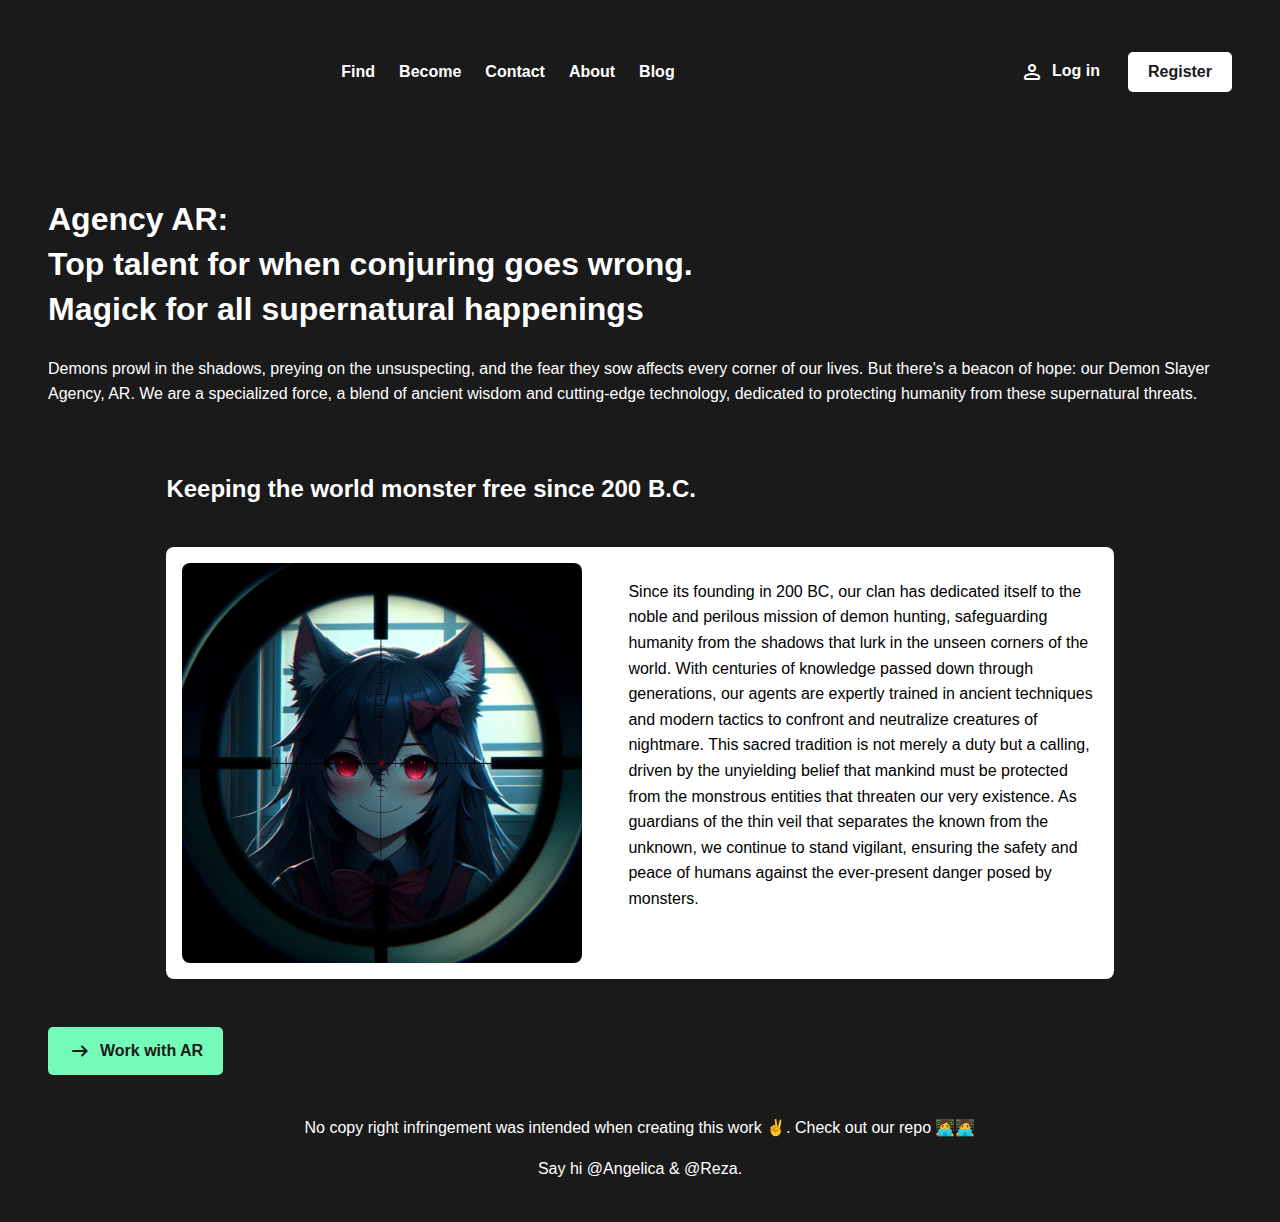
==== index.html @ 25849aa6 "remove redundant style for nav menu" ====
<!DOCTYPE html>
<html lang="en">
  <head>
    <meta charset="UTF-8" />
    <meta name="viewport" content="width=device-width, initial-scale=1.0" />
    <link
      rel="stylesheet"
      href="https://fonts.googleapis.com/css2?family=Material+Symbols+Rounded:opsz,wght,FILL,GRAD@20..48,100..700,0..1,-50..200"
    />

    <title>AR Agency</title>
    <link rel="stylesheet" href="./assets/css/styles.css" />
  </head>
  <body class="background-main">
    <header>
      <nav class="nav-container">
        <div class="nav-links">
          <ul class="nav-menu">
            <li><a href="find.html">Find</a></li>
            <li><a href="#become">Become</a></li>
            <li><a href="contact.html">Contact</a></li>
            <li><a href="#about">About</a></li>
            <li><a href="#blog">Blog</a></li>
          </ul>
        </div>
        <div class="nav-buttons">
          <button>
            <span class="material-symbols-rounded"> person </span>Log in
          </button>
          <button>Register</button>
        </div>
      </nav>
    </header>

    <main>
      <section>
        <h1>
          Agency AR:<br />Top talent for when conjuring goes wrong.<br />Magick
          for all supernatural happenings
        </h1>

        <p>
          Demons prowl in the shadows, preying on the unsuspecting, and the fear
          they sow affects every corner of our lives. But there's a beacon of
          hope: our Demon Slayer Agency, AR. We are a specialized force, a blend
          of ancient wisdom and cutting-edge technology, dedicated to protecting
          humanity from these supernatural threats.
        </p>
      </section>

      <section class="long-form-content">
        <h2>Keeping the world monster free since 200 B.C.</h2>

        <div class="card-horizontal">
          <img
            src="assets/images/monster3.webp"
            class="image-card"
            alt="monster in target"
          />
          <p>
            Since its founding in 200 BC, our clan has dedicated itself to the
            noble and perilous mission of demon hunting, safeguarding humanity
            from the shadows that lurk in the unseen corners of the world. With
            centuries of knowledge passed down through generations, our agents
            are expertly trained in ancient techniques and modern tactics to
            confront and neutralize creatures of nightmare. This sacred
            tradition is not merely a duty but a calling, driven by the
            unyielding belief that mankind must be protected from the monstrous
            entities that threaten our very existence. As guardians of the thin
            veil that separates the known from the unknown, we continue to stand
            vigilant, ensuring the safety and peace of humans against the
            ever-present danger posed by monsters.
          </p>
        </div>
      </section>

      <section>
        <button onclick="location.href='contact.html'">
          <span class="material-symbols-rounded"> arrow_right_alt </span>Work
          with AR
        </button>
      </section>
    </main>

    <footer>
      <p>
        No copy right infringement was intended when creating this work ✌️.
        Check out <a href="https://github.com/fac31/Agency_AR">our repo 👩‍💻🧑‍💻</a>
      </p>
      <p>
        Say hi <a href="https://github.com/Angelica137">@Angelica</a> &
        <a href="https://github.com/RGHANILOO">@Reza</a>.
      </p>
    </footer>
    <script src="./asset/js/index.js"></script>
  </body>
</html>
---- assets/css/styles.css ----
@import url("../css/inputs.css");
@import url("../css/cards.css");

:root {
  --primary-color: rgb(26, 26, 26);
  --secondary-color:rgb(255, 255, 255);
  --accent-color:rgba(117, 251, 185, 1);
	--body-text-scondary: rgb(96, 96, 96);
	--font-stack: "Lato", sans-serif;
}

html {
	height: 100%;
}

.nav-container {
  display: flex;
  align-items: center;
  justify-content: space-between;
  margin-bottom: 80px;
}

body {
	display: flex;
	flex-direction: column;
	font-family: var(--font-stack);
	color: var(--secondary-color);
	margin: 48px;
}

.nav-links {
  flex: 1;
  display: flex;
  justify-content: center;
}

.nav-menu {
  display: flex;
  justify-content: center;
  padding: 0;
  margin: 0 auto;
  list-style-type: none;
}

nav ul li {
  margin-right: 24px;
}

nav a {
  text-decoration: none;
  color: var(--secondary-color);
  font-weight: bold;
}

header nav div button {
	margin-left: 8px;
	display: inline;
}





.nav-links l:not(:last-child) {
  margin-right: 24px;
}

main{
	flex: 1;
}

main > section > * + * {
  margin-top: 24px;
}

h1 {
  line-height: 1.4;
  font-size: 32px;
}

p {
  line-height: 1.6;
  font-size: 16px;
}

a {
	text-decoration: none;
	color: inherit;
}

a:hover, a:active, a:focus {
	text-decoration: underline;
	color: inherit;
}

.background-main {
	background: var(--primary-color);
	background-size: cover;
	background-repeat: no-repeat;
	background-position: center center;
	height: 100svh;
}

.background-content {
	background-image: url("../images/team.webp");
	background-size: cover;
	background-repeat: no-repeat;
	background-position: center center;
	height: 100svh;
}


/* Contact */
.contact-header {
	line-height: 0;
}


/* abouts us section styles */
#about {
  display: flex;
  flex-direction: row-reverse;
  justify-content: space-between;
  align-items: center;
  margin-bottom: 80px;
}
.img-container {
  display: flex;
  margin-right: 40px;
}
img {
  /* width: 400px;
  margin-inline: auto;*/
  margin-right: 46px; 
  display: block;
  max-width: 100%;
  height: auto;
}

.body-secondary {
	color: var(--body-text-scondary);
}

footer {
	background-color: var(--primary-color);
	position: 0;
	left: 0;
	bottom: 0;
  height: 100px;
  width: 100vw;
	position: relative;
	left: 50%;
  right: 50%;
  transform: translateX(-50%);
	padding: 24px;
  color: var(--text-color-white);
  text-align: center;
}
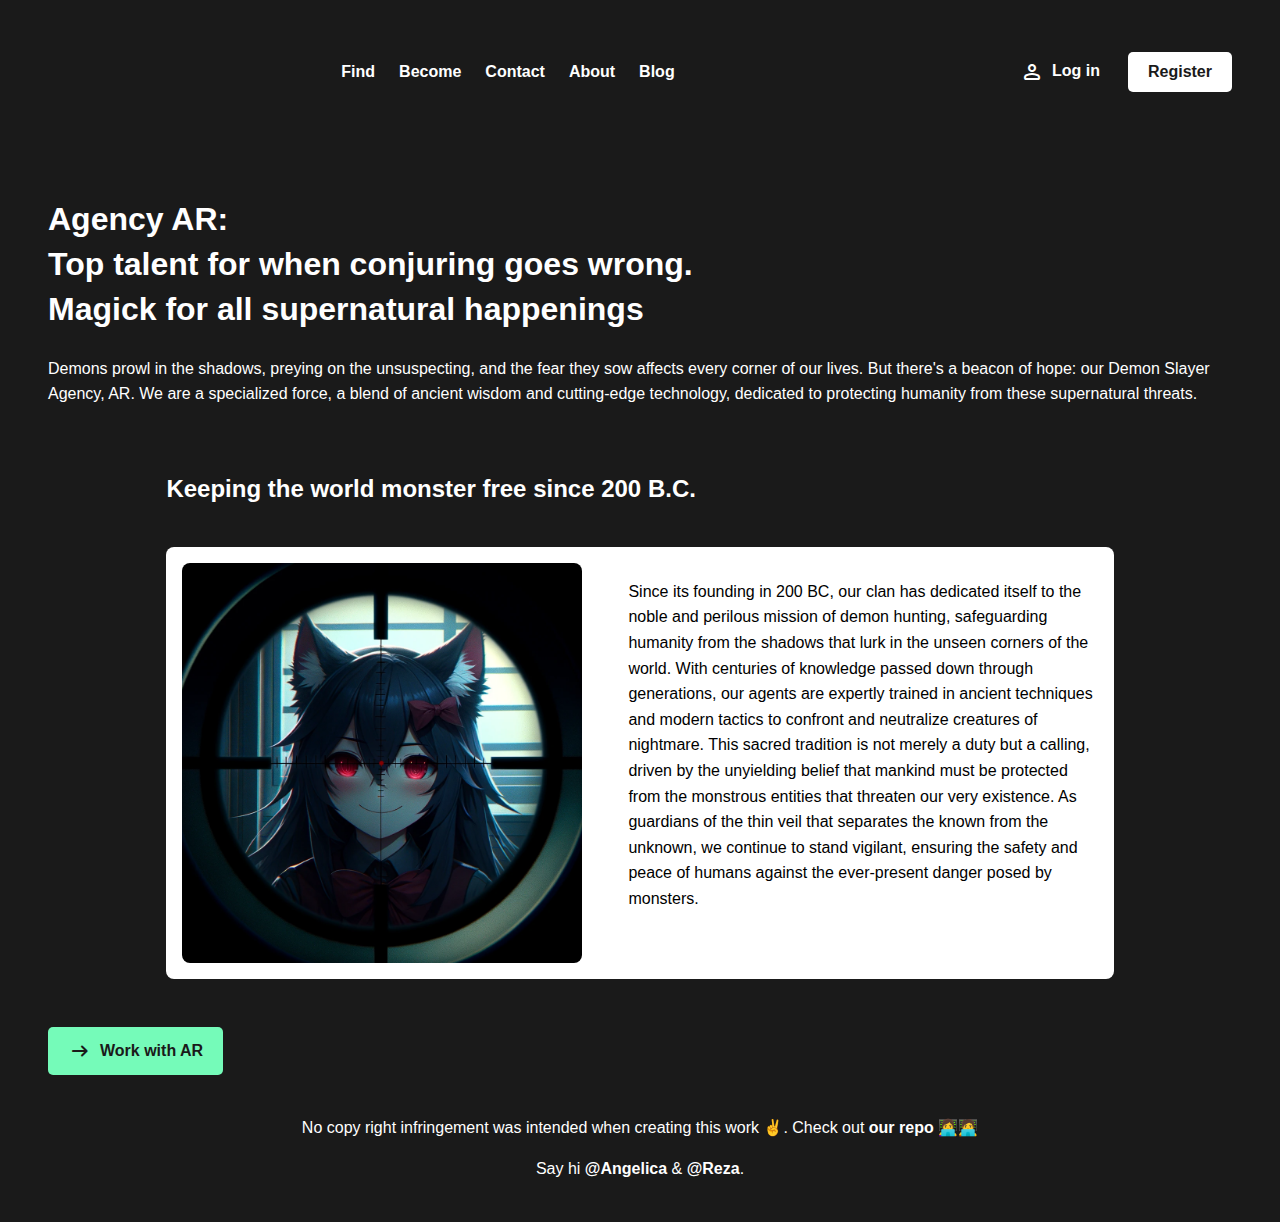
==== commit 6f281e77: "remove redundant style form a tag" ====
--- a/index.html
+++ b/index.html
@@ -16,11 +16,11 @@
       <nav class="nav-container">
         <div class="nav-links">
           <ul class="nav-menu">
-            <li><a href="find.html">Find</a></li>
-            <li><a href="#become">Become</a></li>
-            <li><a href="contact.html">Contact</a></li>
-            <li><a href="#about">About</a></li>
-            <li><a href="#blog">Blog</a></li>
+            <li class="nav-page-link"><a href="find.html">Find</a></li>
+            <li class="nav-page-link"><a href="#become">Become</a></li>
+            <li class="nav-page-link"><a href="contact.html">Contact</a></li>
+            <li class="nav-page-link"><a href="#about">About</a></li>
+            <li class="nav-page-link"><a href="#blog">Blog</a></li>
           </ul>
         </div>
         <div class="nav-buttons">
--- a/assets/css/styles.css
+++ b/assets/css/styles.css
@@ -42,11 +42,11 @@
   list-style-type: none;
 }
 
-nav ul li {
+.nav-page-link {
   margin-right: 24px;
 }
 
-nav a {
+a {
   text-decoration: none;
   color: var(--secondary-color);
   font-weight: bold;
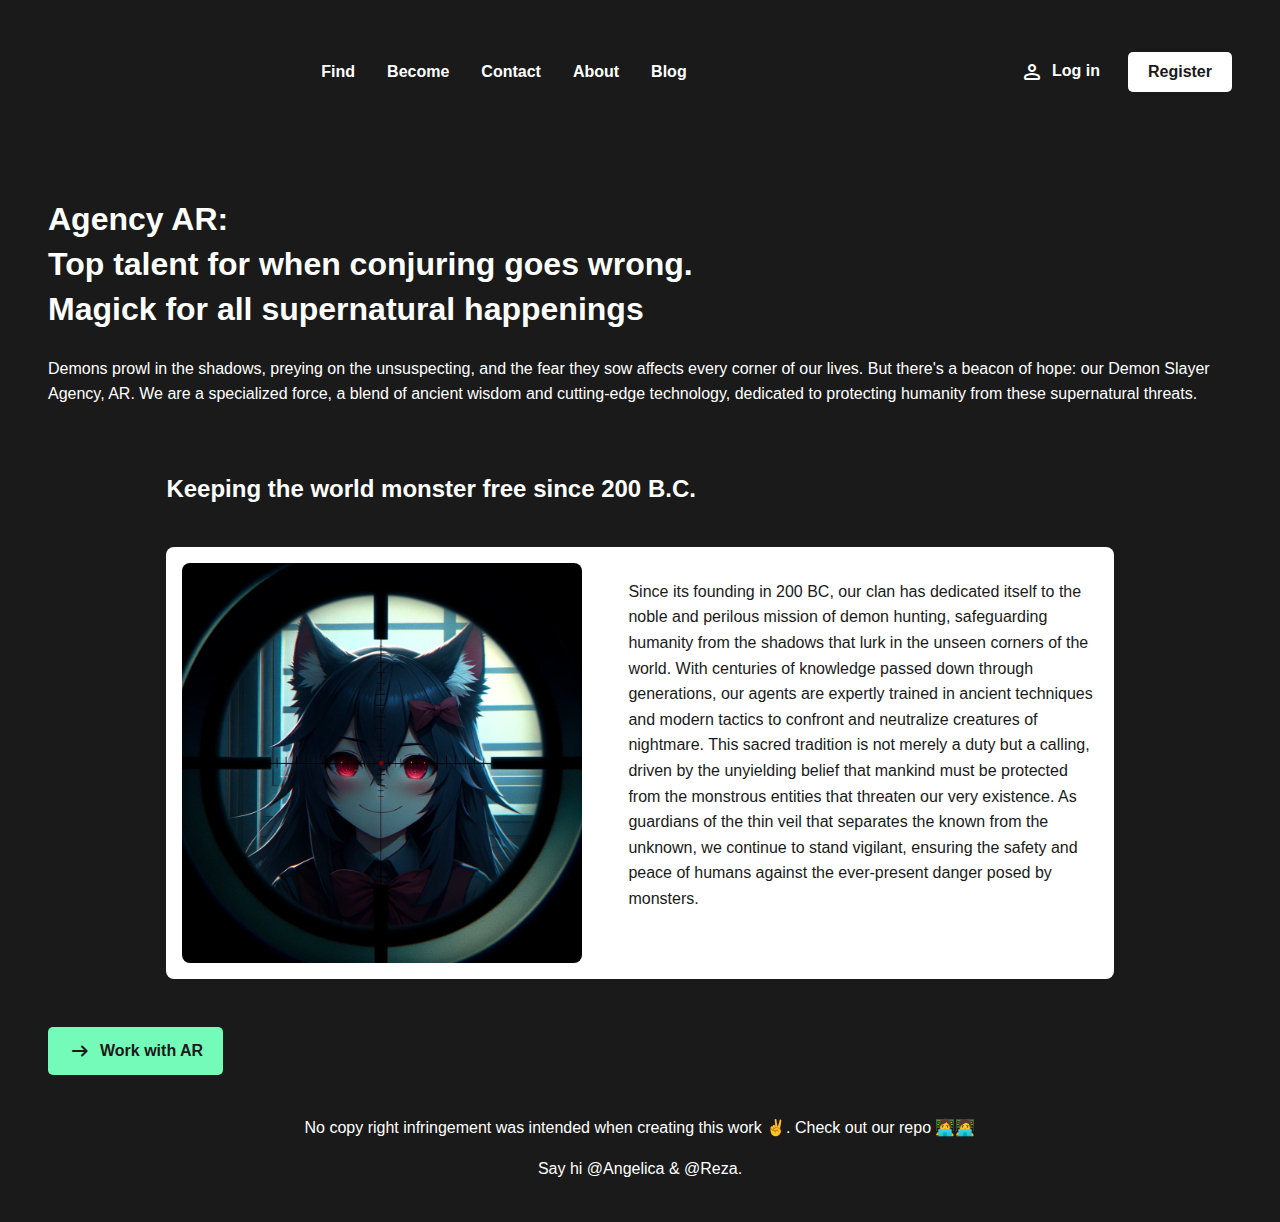
==== commit c884908c: "remove redundant card styling" ====
--- a/index.html
+++ b/index.html
@@ -54,7 +54,7 @@
         <div class="card-horizontal">
           <img
             src="assets/images/monster3.webp"
-            class="image-card"
+            class="image-card-large"
             alt="monster in target"
           />
           <p>
--- a/assets/css/styles.css
+++ b/assets/css/styles.css
@@ -43,28 +43,11 @@
 }
 
 .nav-page-link {
-  margin-right: 24px;
+	font-weight: 600;
+  margin-right: 32px;
 }
 
-a {
-  text-decoration: none;
-  color: var(--secondary-color);
-  font-weight: bold;
-}
-
-header nav div button {
-	margin-left: 8px;
-	display: inline;
-}
-
-
-
-
-
-.nav-links l:not(:last-child) {
-  margin-right: 24px;
-}
-
+/* this pushes the footer to the bottom, don't touch*/
 main{
 	flex: 1;
 }
@@ -85,6 +68,7 @@
 
 a {
 	text-decoration: none;
+	color: var(--secondary-color);
 	color: inherit;
 }
 
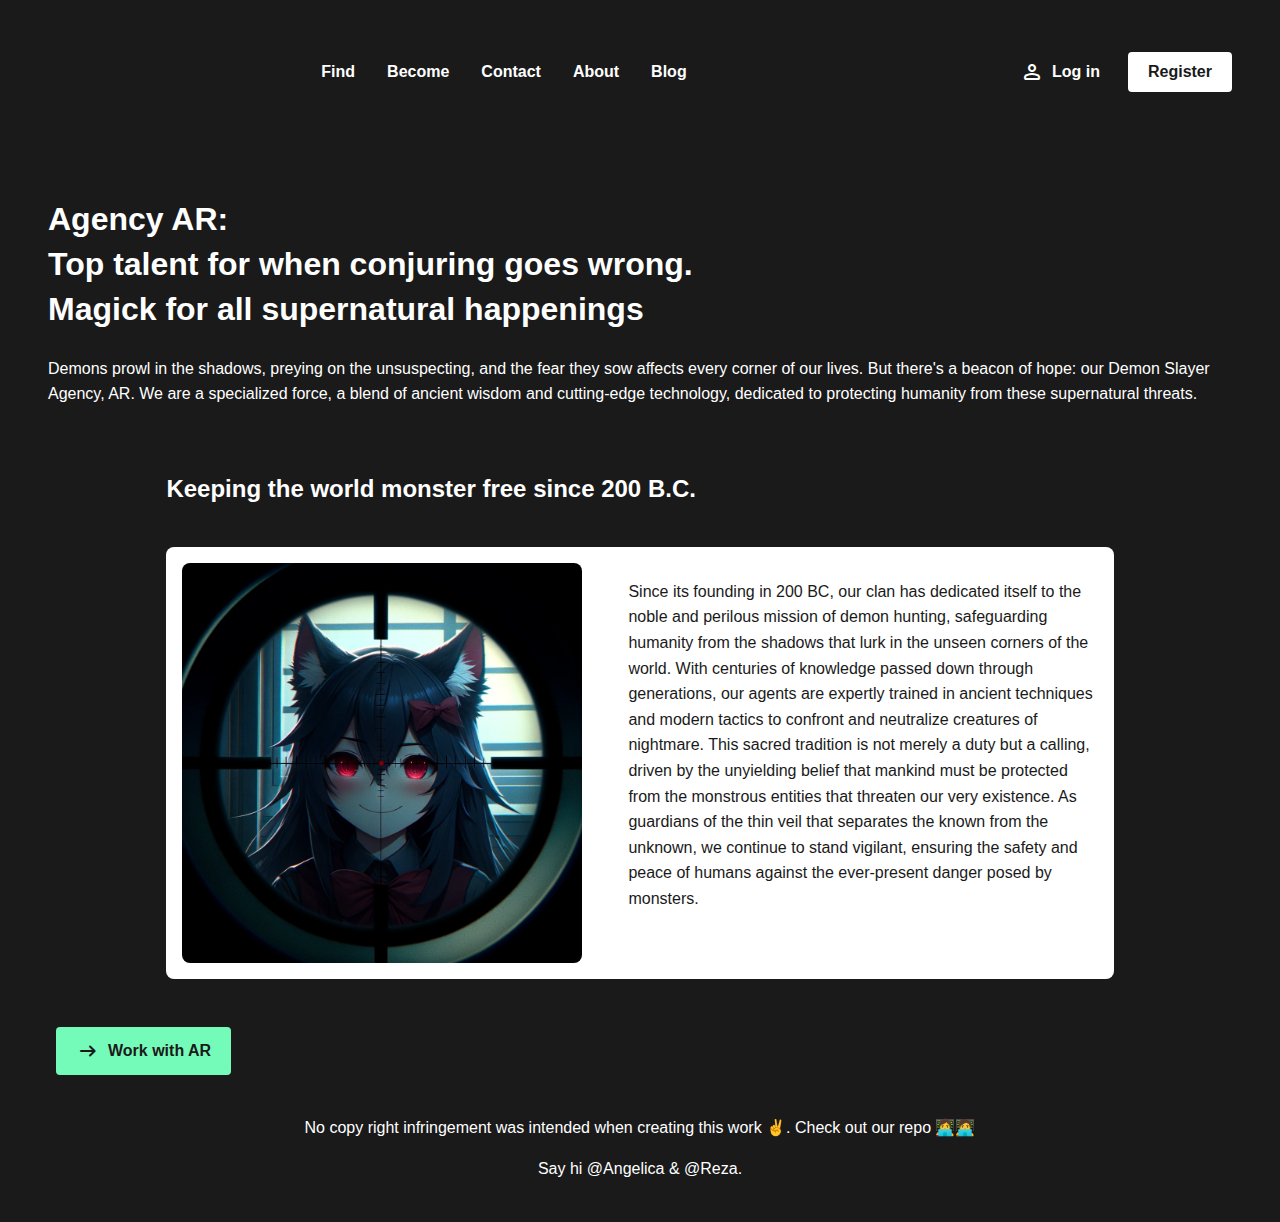
==== commit 3e4e44b7: "give buttons their own style" ====
--- a/index.html
+++ b/index.html
@@ -24,10 +24,10 @@
           </ul>
         </div>
         <div class="nav-buttons">
-          <button>
+          <button class="text-button-icon-right">
             <span class="material-symbols-rounded"> person </span>Log in
           </button>
-          <button>Register</button>
+          <button class="contatined-button-white">Register</button>
         </div>
       </nav>
     </header>
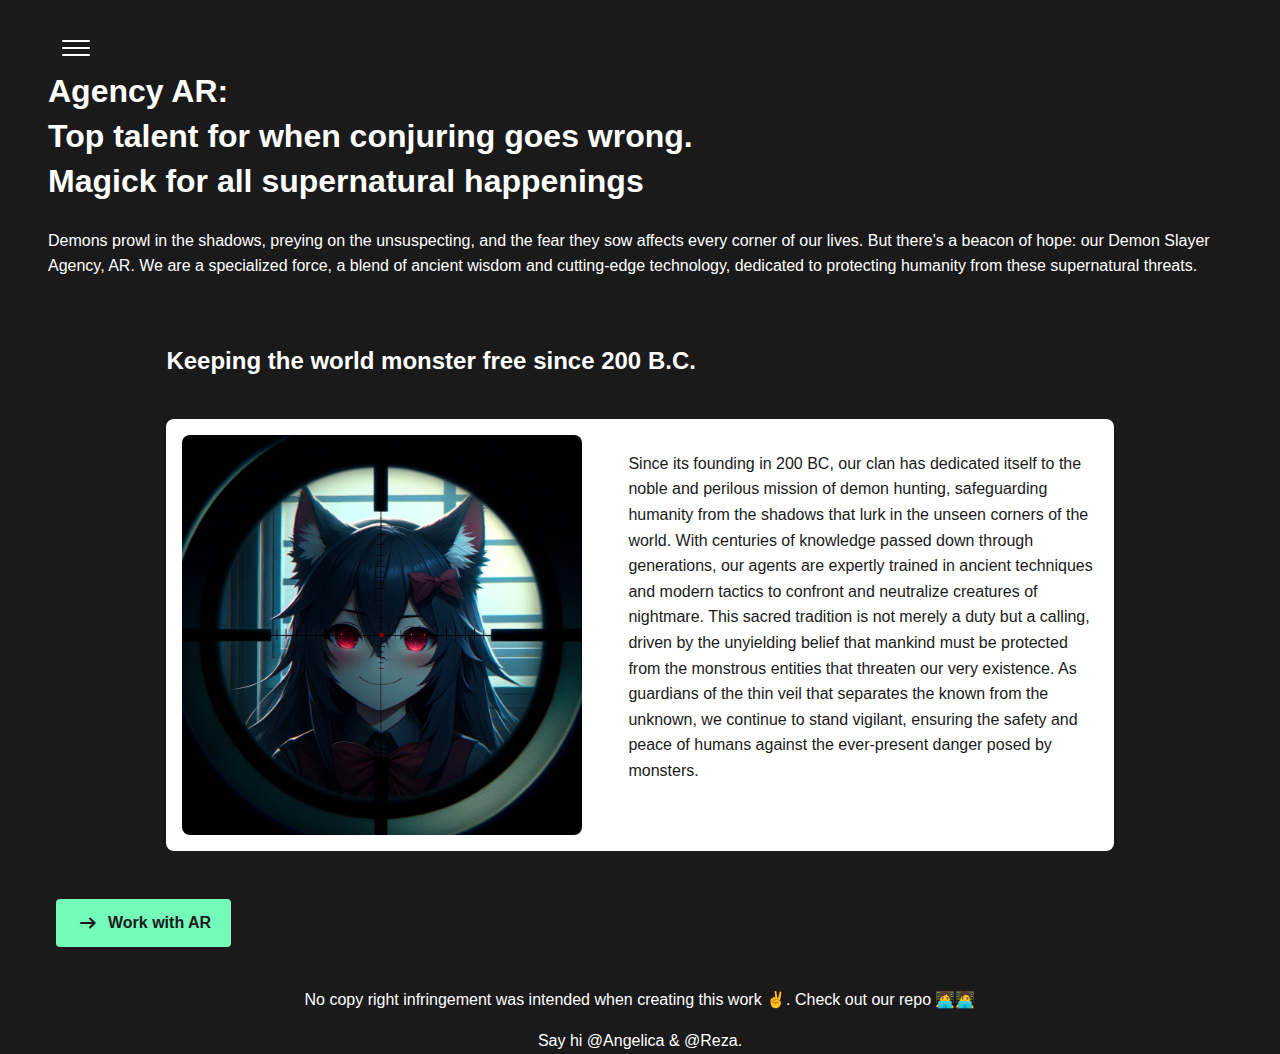
==== commit 0fbc6bbc: "fix:hamburger nav" ====
--- a/index.html
+++ b/index.html
@@ -13,23 +13,31 @@
   </head>
   <body class="background-main">
     <header>
-      <nav class="nav-container">
+      <input type="checkbox" id="nav-toggle" class="nav-toggle" />
+      <nav class="nav-container navbar" aria-label="Main Menu">
         <div class="nav-links">
           <ul class="nav-menu">
-            <li class="nav-page-link"><a href="find.html">Find</a></li>
-            <li class="nav-page-link"><a href="#become">Become</a></li>
-            <li class="nav-page-link"><a href="contact.html">Contact</a></li>
-            <li class="nav-page-link"><a href="#about">About</a></li>
-            <li class="nav-page-link"><a href="#blog">Blog</a></li>
+            <li class="nav-page-link nav-item"><a href="find.html">Find</a></li>
+            <li class="nav-page-link nav-item"><a href="#become">Become</a></li>
+            <li class="nav-page-link nav-item">
+              <a href="contact.html">Contact</a>
+            </li>
+            <li class="nav-page-link nav-item">
+              <a href="aboutus.html">About</a>
+            </li>
+            <li class="nav-page-link nav-item"><a href="#blog">Blog</a></li>
           </ul>
         </div>
         <div class="nav-buttons">
           <button class="text-button-icon-right">
-            <span class="material-symbols-rounded"> person </span>Log in
+            <span class="material-symbols-rounded">person</span>Log in
           </button>
           <button class="contatined-button-white">Register</button>
         </div>
       </nav>
+      <label for="nav-toggle" class="nav-toggle-label">
+        <span></span>
+      </label>
     </header>
 
     <main>
@@ -75,7 +83,10 @@
       </section>
 
       <section>
-        <button onclick="location.href='contact.html'">
+        <button
+          onclick="location.href='contact.html'"
+          class="contatined-button-accent"
+        >
           <span class="material-symbols-rounded"> arrow_right_alt </span>Work
           with AR
         </button>
--- a/assets/css/styles.css
+++ b/assets/css/styles.css
@@ -1,55 +1,36 @@
 @import url("../css/inputs.css");
 @import url("../css/cards.css");
+@import url("../css/responsive.css");
+@import url("../css/nav.css");
 
 :root {
   --primary-color: rgb(26, 26, 26);
-  --secondary-color:rgb(255, 255, 255);
-  --accent-color:rgba(117, 251, 185, 1);
-	--body-text-scondary: rgb(96, 96, 96);
-	--font-stack: "Lato", sans-serif;
+  --secondary-color: rgb(255, 255, 255);
+  --accent-color: rgba(117, 251, 185, 1);
+  --body-text-scondary: rgb(96, 96, 96);
+  --font-stack: "Lato", sans-serif;
 }
-
+*,
+*::before,
+*::after {
+  box-sizing: border-box;
+}
 html {
-	height: 100%;
+  height: 100%;
+  box-sizing: border-box;
+  overflow-x: hidden;
 }
-
-.nav-container {
+body {
   display: flex;
-  align-items: center;
-  justify-content: space-between;
-  margin-bottom: 80px;
-}
-
-body {
-	display: flex;
-	flex-direction: column;
-	font-family: var(--font-stack);
-	color: var(--secondary-color);
-	margin: 48px;
-}
-
-.nav-links {
-  flex: 1;
-  display: flex;
-  justify-content: center;
-}
-
-.nav-menu {
-  display: flex;
-  justify-content: center;
-  padding: 0;
-  margin: 0 auto;
-  list-style-type: none;
-}
-
-.nav-page-link {
-	font-weight: 600;
-  margin-right: 32px;
+  flex-direction: column;
+  font-family: var(--font-stack);
+  color: var(--secondary-color);
+  margin: 48px;
 }
 
 /* this pushes the footer to the bottom, don't touch*/
-main{
-	flex: 1;
+main {
+  flex: 1;
 }
 
 main > section > * + * {
@@ -67,38 +48,38 @@
 }
 
 a {
-	text-decoration: none;
-	color: var(--secondary-color);
-	color: inherit;
+  text-decoration: none;
+  color: var(--secondary-color);
+  color: inherit;
 }
 
-a:hover, a:active, a:focus {
-	text-decoration: underline;
-	color: inherit;
+a:hover,
+a:active,
+a:focus {
+  text-decoration: underline;
+  color: inherit;
 }
 
 .background-main {
-	background: var(--primary-color);
-	background-size: cover;
-	background-repeat: no-repeat;
-	background-position: center center;
-	height: 100svh;
+  background: var(--primary-color);
+  background-size: cover;
+  background-repeat: no-repeat;
+  background-position: center center;
+  height: 100svh;
 }
 
 .background-content {
-	background-image: url("../images/team.webp");
-	background-size: cover;
-	background-repeat: no-repeat;
-	background-position: center center;
-	height: 100svh;
+  background-image: url("../images/team.webp");
+  background-size: cover;
+  background-repeat: no-repeat;
+  background-position: center center;
+  height: 100svh;
 }
-
 
 /* Contact */
 .contact-header {
-	line-height: 0;
+  line-height: 0;
 }
-
 
 /* abouts us section styles */
 #about {
@@ -106,7 +87,7 @@
   flex-direction: row-reverse;
   justify-content: space-between;
   align-items: center;
-  margin-bottom: 80px;
+margin-top: 150px;  /* margin-bottom: 80px; */
 }
 .img-container {
   display: flex;
@@ -115,29 +96,28 @@
 img {
   /* width: 400px;
   margin-inline: auto;*/
-  margin-right: 46px; 
+  margin-right: 46px;
   display: block;
   max-width: 100%;
   height: auto;
 }
 
 .body-secondary {
-	color: var(--body-text-scondary);
+  color: var(--body-text-scondary);
 }
 
 footer {
-	background-color: var(--primary-color);
-	position: 0;
-	left: 0;
-	bottom: 0;
+  background-color: var(--primary-color);
+  position: 0;
+  left: 0;
+  bottom: 0;
   height: 100px;
   width: 100vw;
-	position: relative;
-	left: 50%;
+  position: relative;
+  left: 50%;
   right: 50%;
   transform: translateX(-50%);
-	padding: 24px;
+  padding: 24px;
   color: var(--text-color-white);
   text-align: center;
 }
-
